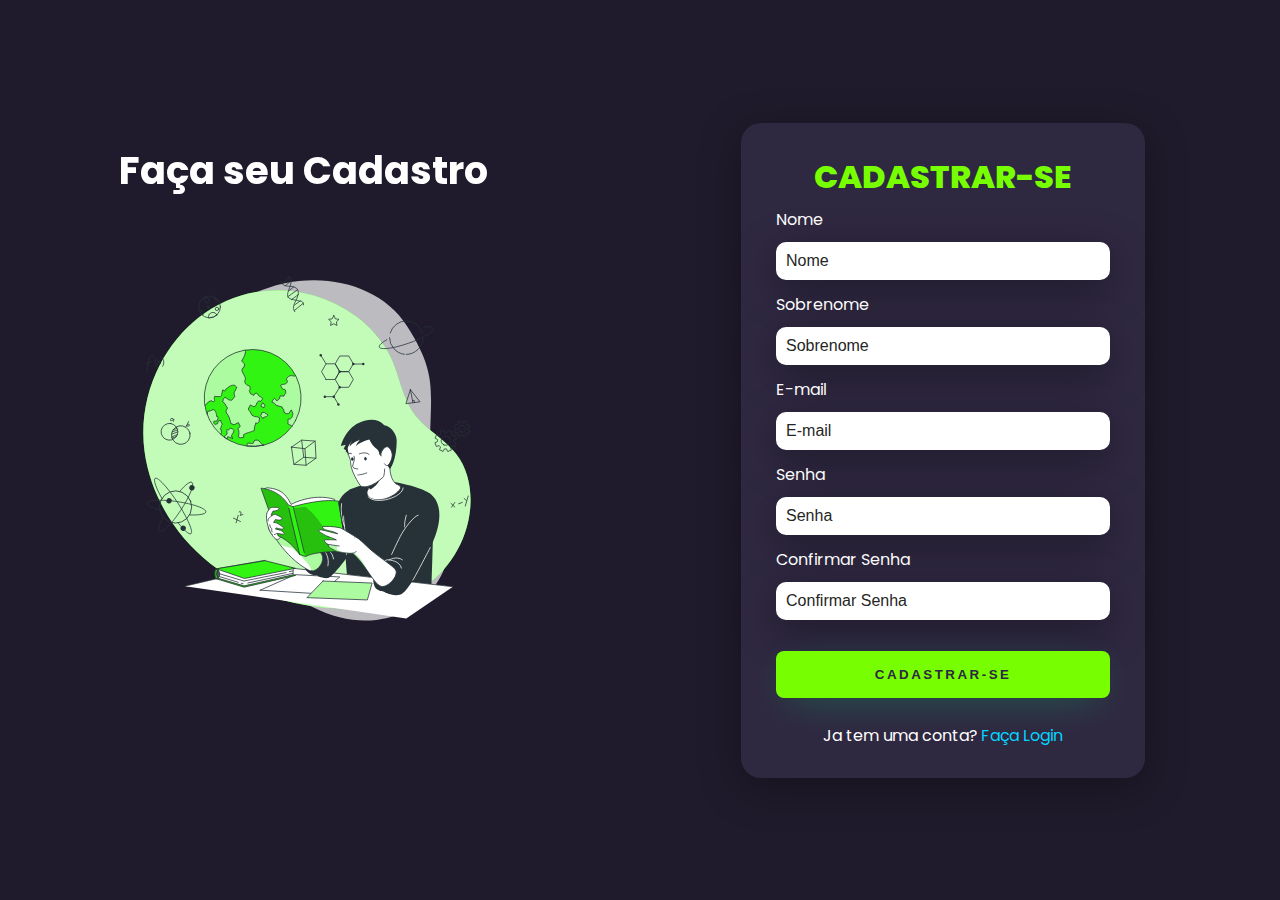
==== Main/cadastro.html @ a74ca13d "Updates code" ====
<!DOCTYPE html>
<html lang="en">
<head>
    <meta charset="UTF-8">
    <meta name="viewport" content="width=device-width, initial-scale=1.0">
    <title>Cadastro</title>
    <link rel="stylesheet" href="cadastro.css">
</head>
<body>
    <div class="main-register">
        <div class="left-part">
            <h1>Faça seu Cadastro</h1>
            <img src="../IMGS/la.svg" class="left-img" alt="Animação Aprendendo" srcset="">
        </div>
        <div class="right-part">
            <div class="register">
                <h1>CADASTRAR-SE</h1>
                <div class="textfield">
                    <label for="nome">Nome</label>
                    <input type="text" name="nome" placeholder="Nome">
                </div>
                <div class="textfield">
                    <label for="sobrenome">Sobrenome</label>
                    <input type="text" name="sobrenome" placeholder="Sobrenome">
                </div>
                <div class="textfield">
                    <label for="email">E-mail</label>
                    <input type="email" name="email" placeholder="E-mail">
                </div>
                <div class="textfield">
                    <label for="senha">Senha</label>
                    <input type="password" name="senha" placeholder="Senha">
                </div>
                <div class="textfield">
                    <label for="confirmar-senha">Confirmar Senha</label>
                    <input type="password" name="confirmar-senha" placeholder="Confirmar Senha">
                </div>
                <button class="btn-register">Cadastrar-se</button>
                <div class="login">
                <p>Ja tem uma conta?</p><a href="login.html">Faça Login</a>
                </div>
        
                          
            </div>
        </div>
    </div>
</body>
</html>
---- Main/cadastro.css ----
@import url('https://fonts.googleapis.com/css2?family=Poppins:ital,wght@0,100;0,200;0,300;0,400;0,500;0,600;0,700;0,800;0,900;1,100;1,200;1,300;1,400;1,500;1,600;1,700;1,800;1,900&display=swap');

*{
    margin: 0;
    text-decoration: none;
}

body{
    width: 100%;
    height: 100%;
    display: flex;
    font-family: 'Poppins', sans-serif;
}
body *{
    box-sizing: border-box;
}

.main-register{
    width: 100vw;
    height: 100vh;
    background: #201b2c;
    display: flex;
    justify-content: center;
    align-items: center;
}

.left-part{
    width: 90vw;
    height: 100vh;
    display: flex;
    justify-content: center;
    align-items: center;
    flex-direction: column;
}

.left-part> h1{
    font-size: 3vw;
    color: #ffff;
    position: fixed;
    margin-top: -35rem;
}

.left-img{
    width: 30vw;
}

.right-part{
    width: 100vw;
    height: 100vh;
    background: #201b2c;
    display: flex;
    justify-content: center;
    align-items: center;
}

.login{
    display: flex;
}

.login p{
    color: #ffff;
}

.login a{
    margin-left: 3px;
    color: #04d4fe;
}


.register{
    width: 60%;
    display: flex;
    justify-content: center;
    align-items: center;
    flex-direction: column;
    padding: 30px 35px;
    background: #2f2841;
    border-radius: 20px;
    box-shadow: 0px 10px 40px #00000056;
}

.register >h1{
    color: #77ff02;
    font-weight: 800;
    margin: 0;
}

.textfield{
    width: 100%;
    display: flex;
    flex-direction: column;
    align-items: flex-start;
    justify-content: center;
    margin: 6px 0px;
}

.textfield > input{
    width: 100%;
    border: none;
    border-radius: 10px;
    padding: 10px;
    background: #ffff;
    color: black;
    font-size: 12pt;
    box-shadow:  0px 10px 40px #00000056;
    outline: none;
    box-sizing: border-box;
    
}

.textfield > label{
    color: #ffff;
    margin-bottom: 10px;
}
.textfield > input::placeholder{
    color: #262625
}

.btn-register{
    width: 100%;
    padding: 16px 0px;
    margin: 25px;
    border: none;
    border-radius: 8px;
    outline: none;
    text-transform: uppercase;
    font-weight: 800;
    letter-spacing: 2.5px;
    color: #2f2841;
    background-color: #77ff02;
    cursor: pointer;
    box-shadow: 0px 10px 40px -12px #00ff8052;
    transition:  0.2s ease;
}

.btn-register:hover{
    background-color: #8105df;
    color: #fff;
    box-shadow: 0px 10px 40px -12px #6f00ff52
}

@media only screen and (max-width: 950px){
    .register{
        width: 85%;
    }
}

@media only screen and (max-width: 600px){
    .main-register{
        flex-direction: column;
    }
    .left-part > h1{
        display: none;
        height: auto;
    }

    .right-part{
        width: 100%;
        height: auto;
    }

    .left-part{
        width: 100%;
        height: auto;
    }

    .left-img{
        width: 50vw;
    }

    .register{
        width: 90%;
    }

    .login a{
        margin-left: 3px;
        font-size: 14px;
        color: #04d4fe;
    }

    .login p{
        margin-left: 3px;
        font-size: 14px;
        color: #fff;
    }
    .register > h1{
        font-size: 1.5rem;
    }
    
}
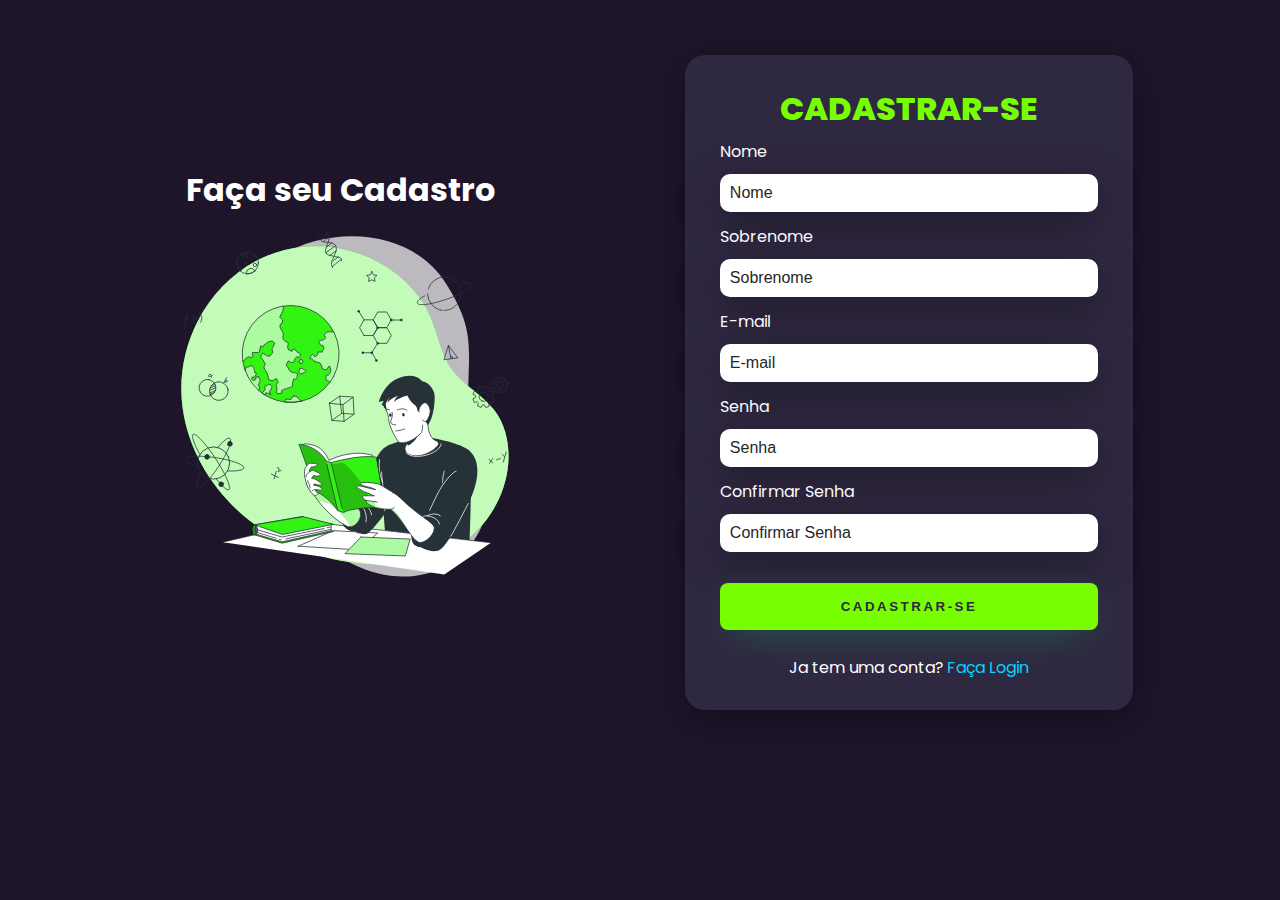
==== commit f62ac13a: "finalização login + register" ====
--- a/Main/cadastro.html
+++ b/Main/cadastro.html
@@ -1,48 +1,58 @@
 <!DOCTYPE html>
 <html lang="en">
-<head>
-    <meta charset="UTF-8">
-    <meta name="viewport" content="width=device-width, initial-scale=1.0">
+  <head>
+    <meta charset="UTF-8" />
+    <meta name="viewport" content="width=device-width, initial-scale=1.0" />
     <title>Cadastro</title>
-    <link rel="stylesheet" href="cadastro.css">
-</head>
-<body>
-    <div class="main-register">
+    <link rel="stylesheet" href="cadastro.css" />
+  </head>
+  <body>
+    <section class="container">
+      <div class="main-register">
         <div class="left-part">
-            <h1>Faça seu Cadastro</h1>
-            <img src="../IMGS/la.svg" class="left-img" alt="Animação Aprendendo" srcset="">
+          <h1>Faça seu Cadastro</h1>
+          <img
+            src="../IMGS/la.svg"
+            class="left-img"
+            alt="Animação Aprendendo"
+            srcset=""
+          />
         </div>
         <div class="right-part">
-            <div class="register">
-                <h1>CADASTRAR-SE</h1>
-                <div class="textfield">
-                    <label for="nome">Nome</label>
-                    <input type="text" name="nome" placeholder="Nome">
-                </div>
-                <div class="textfield">
-                    <label for="sobrenome">Sobrenome</label>
-                    <input type="text" name="sobrenome" placeholder="Sobrenome">
-                </div>
-                <div class="textfield">
-                    <label for="email">E-mail</label>
-                    <input type="email" name="email" placeholder="E-mail">
-                </div>
-                <div class="textfield">
-                    <label for="senha">Senha</label>
-                    <input type="password" name="senha" placeholder="Senha">
-                </div>
-                <div class="textfield">
-                    <label for="confirmar-senha">Confirmar Senha</label>
-                    <input type="password" name="confirmar-senha" placeholder="Confirmar Senha">
-                </div>
-                <button class="btn-register">Cadastrar-se</button>
-                <div class="login">
-                <p>Ja tem uma conta?</p><a href="login.html">Faça Login</a>
-                </div>
-        
-                          
+          <div class="register">
+            <h1>CADASTRAR-SE</h1>
+            <div class="textfield">
+              <label for="nome">Nome</label>
+              <input type="text" name="nome" placeholder="Nome" />
             </div>
+            <div class="textfield">
+              <label for="sobrenome">Sobrenome</label>
+              <input type="text" name="sobrenome" placeholder="Sobrenome" />
+            </div>
+            <div class="textfield">
+              <label for="email">E-mail</label>
+              <input type="email" name="email" placeholder="E-mail" />
+            </div>
+            <div class="textfield">
+              <label for="senha">Senha</label>
+              <input type="password" name="senha" placeholder="Senha" />
+            </div>
+            <div class="textfield">
+              <label for="confirmar-senha">Confirmar Senha</label>
+              <input
+                type="password"
+                name="confirmar-senha"
+                placeholder="Confirmar Senha"
+              />
+            </div>
+            <button class="btn-register">Cadastrar-se</button>
+            <div class="login">
+              <p>Ja tem uma conta?</p>
+              <a href="login.html">Faça Login</a>
+            </div>
+          </div>
         </div>
-    </div>
-</body>
+      </div>
+    </section>
+  </body>
 </html>
--- a/Main/cadastro.css
+++ b/Main/cadastro.css
@@ -8,17 +8,23 @@
 body{
     width: 100%;
     height: 100%;
-    display: flex;
     font-family: 'Poppins', sans-serif;
+    background-color:#1E152A;
 }
 body *{
     box-sizing: border-box;
 }
 
+.container{
+    padding: 2rem;
+    max-width: 1200px;
+    margin: auto;
+}
+
 .main-register{
-    width: 100vw;
-    height: 100vh;
-    background: #201b2c;
+    padding-top: 2%;
+    margin: auto;
+    background: #1E152A;
     display: flex;
     justify-content: center;
     align-items: center;
@@ -26,28 +32,25 @@
 
 .left-part{
     width: 90vw;
-    height: 100vh;
     display: flex;
     justify-content: center;
     align-items: center;
     flex-direction: column;
 }
 
-.left-part> h1{
-    font-size: 3vw;
+.left-part h1{
+    font-size: 2rem;
     color: #ffff;
-    position: fixed;
-    margin-top: -35rem;
 }
 
 .left-img{
     width: 30vw;
+    margin: auto;
 }
 
 .right-part{
     width: 100vw;
-    height: 100vh;
-    background: #201b2c;
+    background: #1E152A;
     display: flex;
     justify-content: center;
     align-items: center;
@@ -68,7 +71,7 @@
 
 
 .register{
-    width: 60%;
+    width: 75%;
     display: flex;
     justify-content: center;
     align-items: center;
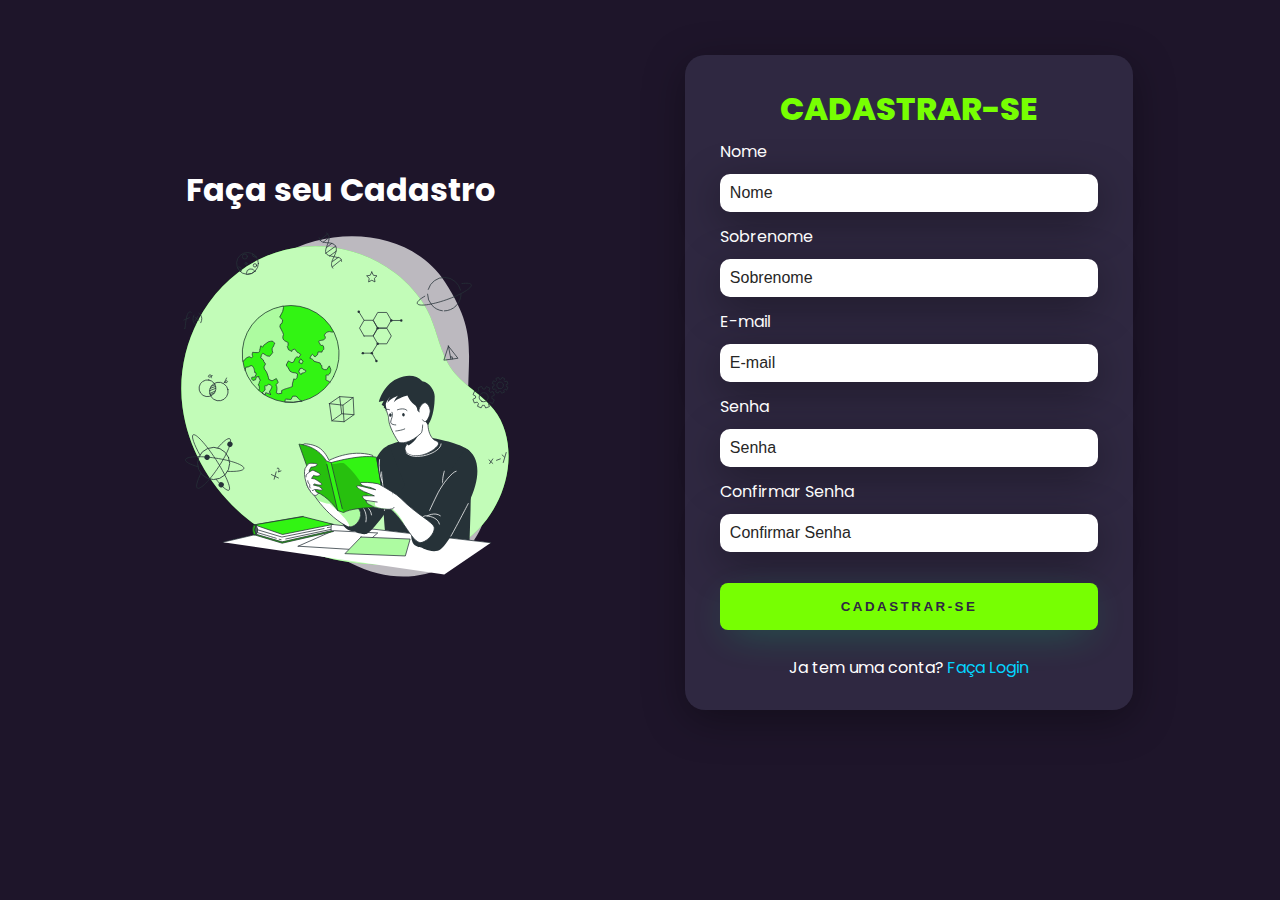
==== commit 578c90e7: "Código com Javascript" ====
--- a/Main/cadastro.html
+++ b/Main/cadastro.html
@@ -45,7 +45,13 @@
                 placeholder="Confirmar Senha"
               />
             </div>
-            <button class="btn-register">Cadastrar-se</button>
+            <button
+              class="btn-register"
+              onclick="gotoLink(this)"
+              value="index.html"
+            >
+              Cadastrar-se
+            </button>
             <div class="login">
               <p>Ja tem uma conta?</p>
               <a href="login.html">Faça Login</a>
@@ -54,5 +60,11 @@
         </div>
       </div>
     </section>
+    <script>
+      function gotoLink(link) {
+        console.log(link.value);
+        location.href = link.value;
+      }
+    </script>
   </body>
 </html>
